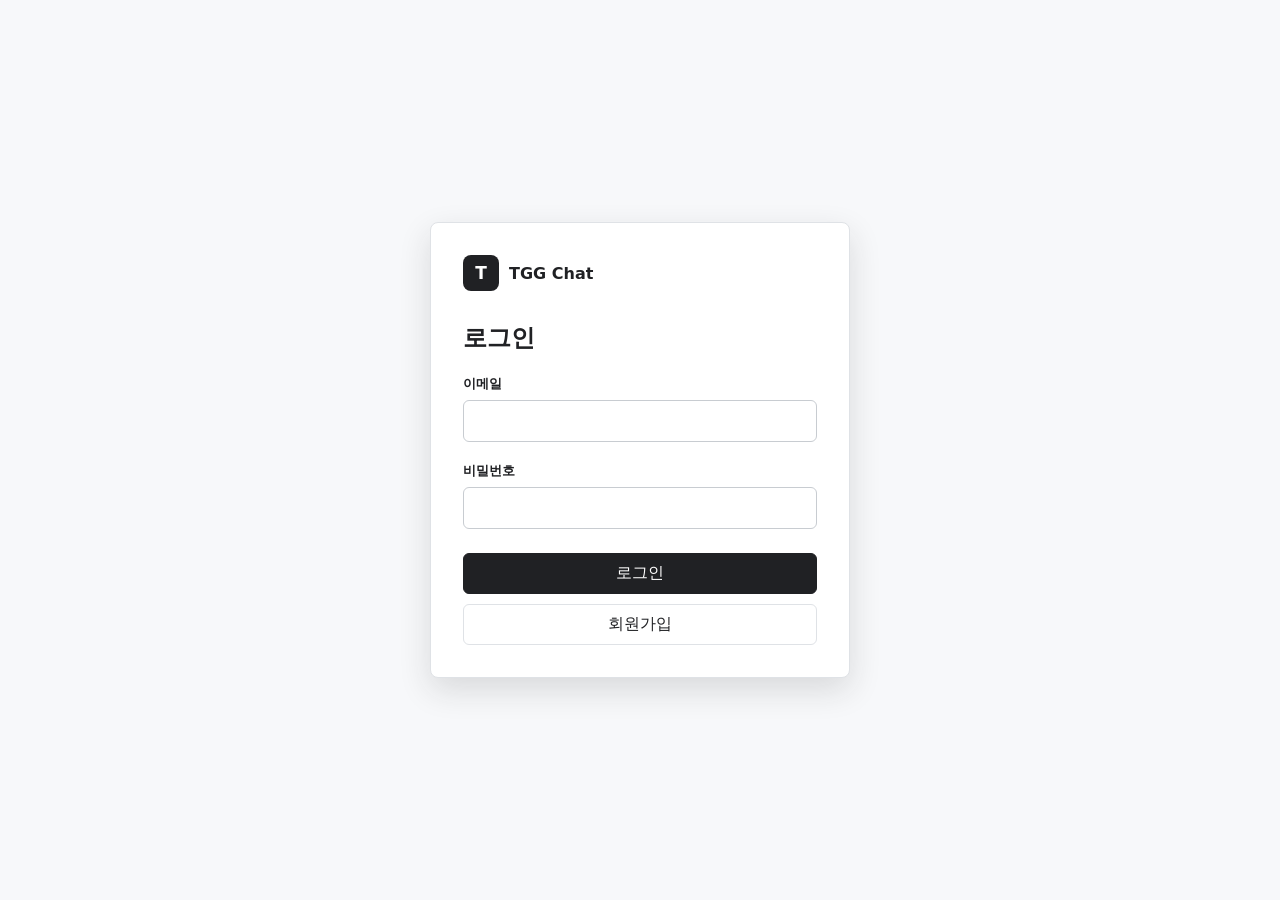
==== index.html @ 8866e607 "feat: 로그인 및 회원가입 화면과 인증 API 연동 추가 로그인과 회원가입 화면 전환을 구성하고 access token 저장, refresh token 쿠키 수신, ErrorR" ====
<!doctype html>
<html lang="ko">
<head>
  <meta charset="utf-8" />
  <meta name="viewport" content="width=device-width, initial-scale=1" />
  <title>TGG Chat | 로그인</title>
  <link rel="stylesheet" href="css/auth.css" />
  <script src="js/auth.js" defer></script>
</head>
<body>
  <main class="auth-page">
    <section class="auth-shell" aria-labelledby="auth-title">
      <header class="auth-header">
        <span class="auth-brand-mark" aria-hidden="true">T</span>
        <span class="auth-brand-name">TGG Chat</span>
      </header>

      <form class="auth-form" id="login-form">
        <div class="auth-heading">
          <h1 id="auth-title">로그인</h1>
        </div>

        <div class="form-field">
          <label for="login-email">이메일</label>
          <input
            id="login-email"
            name="email"
            type="email"
            autocomplete="email"
            maxlength="254"
            required
          />
        </div>

        <div class="form-field">
          <label for="login-password">비밀번호</label>
          <input
            id="login-password"
            name="password"
            type="password"
            autocomplete="current-password"
            required
          />
        </div>

        <div class="auth-actions">
          <button class="btn btn-primary" type="submit" id="login-submit">로그인</button>
          <button class="btn" type="button" id="show-signup">회원가입</button>
        </div>
      </form>

      <form class="auth-form" id="signup-form" hidden>
        <div class="auth-heading">
          <h1>회원가입</h1>
        </div>

        <div class="form-field">
          <label for="signup-email">이메일</label>
          <input
            id="signup-email"
            name="email"
            type="email"
            autocomplete="email"
            maxlength="254"
            required
          />
        </div>

        <div class="form-field">
          <label for="signup-password">비밀번호</label>
          <input
            id="signup-password"
            name="password"
            type="password"
            autocomplete="new-password"
            required
          />
        </div>

        <div class="form-field">
          <label for="signup-username">유저명</label>
          <input
            id="signup-username"
            name="username"
            type="text"
            autocomplete="username"
            maxlength="50"
            required
          />
        </div>

        <div class="auth-actions">
          <button class="btn btn-primary" type="submit" id="signup-submit">회원가입</button>
          <button class="btn" type="button" id="show-login">로그인으로 돌아가기</button>
        </div>
      </form>

      <p class="auth-status" id="auth-status" role="status" hidden></p>
    </section>

    <div class="dialog-backdrop" id="error-dialog" hidden>
      <section
        class="error-dialog"
        role="alertdialog"
        aria-modal="true"
        aria-labelledby="error-title"
        aria-describedby="error-message"
      >
        <h2 id="error-title">요청을 처리하지 못했습니다</h2>
        <p id="error-message"></p>
        <button class="btn btn-primary" type="button" id="error-confirm">확인</button>
      </section>
    </div>
  </main>
</body>
</html>
---- css/auth.css ----
:root {
  color-scheme: light;
  --background: #f7f8fa;
  --foreground: #202124;
  --card: #ffffff;
  --card-foreground: #202124;
  --primary: #202124;
  --primary-foreground: #ffffff;
  --muted: #eef0f2;
  --muted-foreground: #6b7078;
  --accent: #e2f1ec;
  --accent-foreground: #173f34;
  --destructive: #b3261e;
  --border: #dfe2e6;
  --input: #c8ccd1;
  --ring: #247a63;
  --success: #176b51;
}

* {
  box-sizing: border-box;
}

html,
body {
  width: 100%;
  min-width: 320px;
  min-height: 100%;
  margin: 0;
}

body {
  background: var(--background);
  color: var(--foreground);
  font-family: Inter, Pretendard, "Noto Sans KR", system-ui, -apple-system, BlinkMacSystemFont, "Segoe UI", sans-serif;
}

button,
input {
  font: inherit;
}

button:focus-visible,
input:focus-visible {
  outline: 2px solid var(--ring);
  outline-offset: 2px;
}

[hidden] {
  display: none !important;
}

.auth-page {
  min-height: 100vh;
  display: grid;
  place-items: center;
  padding: 24px;
}

.auth-shell {
  width: min(100%, 420px);
  padding: 32px;
  border: 1px solid var(--border);
  border-radius: 8px;
  background: var(--card);
  color: var(--card-foreground);
  box-shadow: 0 12px 32px color-mix(in srgb, var(--foreground) 14%, transparent);
}

.auth-header {
  display: flex;
  align-items: center;
  gap: 10px;
  margin-bottom: 32px;
}

.auth-brand-mark {
  width: 36px;
  height: 36px;
  display: inline-grid;
  place-items: center;
  border-radius: 8px;
  background: var(--primary);
  color: var(--primary-foreground);
  font-size: 17px;
  font-weight: 700;
}

.auth-brand-name {
  font-size: 16px;
  font-weight: 700;
}

.auth-form {
  display: grid;
  gap: 20px;
}

.auth-heading h1 {
  margin: 0;
  font-size: 24px;
  line-height: 1.3;
  letter-spacing: 0;
}

.form-field {
  display: grid;
  gap: 7px;
}

.form-field label {
  font-size: 13px;
  font-weight: 600;
}

.form-field input {
  width: 100%;
  min-height: 42px;
  padding: 9px 11px;
  border: 1px solid var(--input);
  border-radius: 6px;
  background: var(--card);
  color: var(--card-foreground);
}

.form-field input:hover {
  border-color: var(--muted-foreground);
}

.form-field input:focus {
  border-color: var(--ring);
}

.auth-actions {
  display: grid;
  gap: 10px;
  margin-top: 4px;
}

.btn {
  min-height: 40px;
  display: inline-flex;
  align-items: center;
  justify-content: center;
  padding: 9px 14px;
  border: 1px solid var(--border);
  border-radius: 6px;
  background: var(--card);
  color: var(--card-foreground);
  cursor: pointer;
}

.btn:hover:not(:disabled) {
  background: var(--accent);
  color: var(--accent-foreground);
}

.btn:disabled {
  cursor: wait;
  opacity: 0.55;
}

.btn-primary {
  border-color: var(--primary);
  background: var(--primary);
  color: var(--primary-foreground);
}

.btn-primary:hover:not(:disabled) {
  background: color-mix(in srgb, var(--primary) 88%, var(--background));
  color: var(--primary-foreground);
}

.auth-status {
  margin: 20px 0 0;
  padding: 10px 12px;
  border-radius: 6px;
  background: var(--accent);
  color: var(--success);
  font-size: 13px;
  text-align: center;
}

.dialog-backdrop {
  position: fixed;
  inset: 0;
  z-index: 100;
  display: grid;
  place-items: center;
  padding: 24px;
  background: rgb(32 33 36 / 36%);
}

.error-dialog {
  width: min(100%, 380px);
  padding: 24px;
  border: 1px solid var(--border);
  border-radius: 8px;
  background: #ffffff;
  color: var(--card-foreground);
  box-shadow: 0 18px 48px rgb(32 33 36 / 24%);
}

.error-dialog h2 {
  margin: 0;
  font-size: 17px;
  line-height: 1.4;
  letter-spacing: 0;
}

.error-dialog p {
  margin: 14px 0 22px;
  color: var(--muted-foreground);
  line-height: 1.55;
  overflow-wrap: anywhere;
}

.error-dialog .btn {
  width: 100%;
}

@media (max-width: 520px) {
  .auth-page {
    padding: 16px;
  }

  .auth-shell {
    padding: 24px 20px;
  }
}
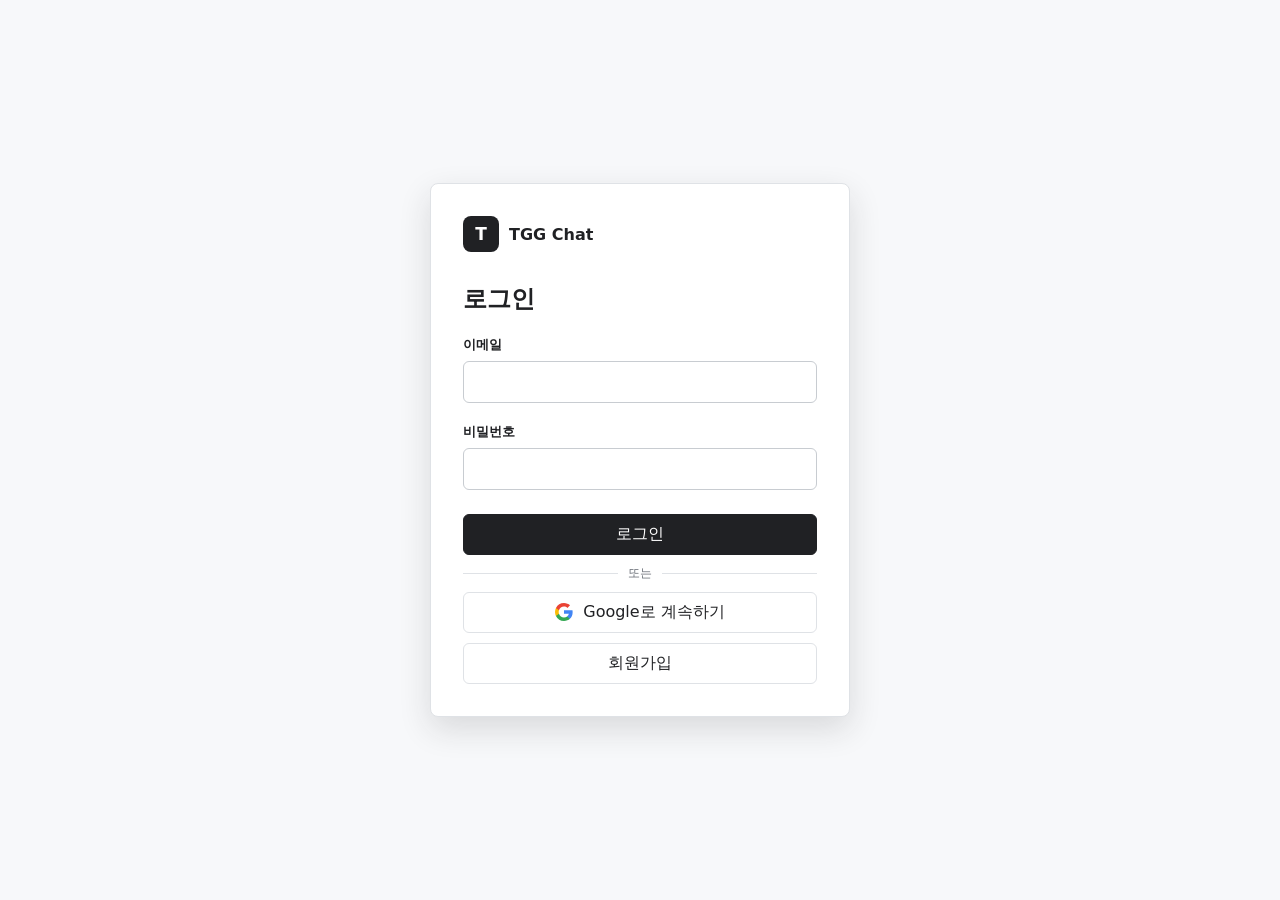
==== commit 60799c58: "feat: Google 소셜 로그인 및 userTag 기반 사용자 UI 추가" ====
--- a/index.html
+++ b/index.html
@@ -25,7 +25,8 @@
           <input
             id="login-email"
             name="email"
-            type="email"
+            type="text"
+            inputmode="email"
             autocomplete="email"
             maxlength="254"
             required
@@ -45,6 +46,16 @@
 
         <div class="auth-actions">
           <button class="btn btn-primary" type="submit" id="login-submit">로그인</button>
+          <div class="auth-divider" role="separator"><span>또는</span></div>
+          <button class="btn btn-google" type="button" id="google-login">
+            <svg class="google-icon" viewBox="0 0 18 18" aria-hidden="true">
+              <path fill="#4285F4" d="M17.64 9.205c0-.638-.057-1.252-.164-1.841H9v3.482h4.844a4.14 4.14 0 0 1-1.797 2.715v2.258h2.909c1.702-1.567 2.684-3.874 2.684-6.614Z" />
+              <path fill="#34A853" d="M9 18c2.43 0 4.468-.806 5.956-2.181l-2.909-2.258c-.806.54-1.835.859-3.047.859-2.344 0-4.328-1.584-5.037-3.71H.956v2.332A9 9 0 0 0 9 18Z" />
+              <path fill="#FBBC05" d="M3.963 10.71A5.41 5.41 0 0 1 3.681 9c0-.593.102-1.169.282-1.71V4.958H.956A9 9 0 0 0 0 9c0 1.45.347 2.824.956 4.042l3.007-2.332Z" />
+              <path fill="#EA4335" d="M9 3.58c1.322 0 2.508.454 3.441 1.346l2.581-2.581C13.464.892 11.426 0 9 0A9 9 0 0 0 .956 4.958L3.963 7.29C4.672 5.164 6.656 3.58 9 3.58Z" />
+            </svg>
+            <span>Google로 계속하기</span>
+          </button>
           <button class="btn" type="button" id="show-signup">회원가입</button>
         </div>
       </form>
@@ -59,7 +70,8 @@
           <input
             id="signup-email"
             name="email"
-            type="email"
+            type="text"
+            inputmode="email"
             autocomplete="email"
             maxlength="254"
             required
@@ -94,8 +106,6 @@
           <button class="btn" type="button" id="show-login">로그인으로 돌아가기</button>
         </div>
       </form>
-
-      <p class="auth-status" id="auth-status" role="status" hidden></p>
     </section>
 
     <div class="dialog-backdrop" id="error-dialog" hidden>
@@ -103,14 +113,25 @@
         class="error-dialog"
         role="alertdialog"
         aria-modal="true"
-        aria-labelledby="error-title"
+        aria-label="오류"
         aria-describedby="error-message"
       >
-        <h2 id="error-title">요청을 처리하지 못했습니다</h2>
         <p id="error-message"></p>
         <button class="btn btn-primary" type="button" id="error-confirm">확인</button>
       </section>
     </div>
+    <div class="dialog-backdrop" id="signup-success-dialog" hidden>
+      <section
+        class="signup-success-dialog"
+        role="dialog"
+        aria-modal="true"
+        aria-label="회원가입 성공"
+        aria-describedby="signup-success-message"
+      >
+        <p id="signup-success-message">회원가입이 완료되었습니다.</p>
+        <button class="btn btn-primary" type="button" id="signup-success-confirm">확인</button>
+      </section>
+    </div>
   </main>
 </body>
-</html>+</html>
--- a/css/auth.css
+++ b/css/auth.css
@@ -14,7 +14,6 @@
   --border: #dfe2e6;
   --input: #c8ccd1;
   --ring: #247a63;
-  --success: #176b51;
 }
 
 * {
@@ -137,6 +136,22 @@
   margin-top: 4px;
 }
 
+.auth-divider {
+  display: flex;
+  align-items: center;
+  gap: 10px;
+  color: var(--muted-foreground);
+  font-size: 12px;
+}
+
+.auth-divider::before,
+.auth-divider::after {
+  content: "";
+  height: 1px;
+  flex: 1;
+  background: var(--border);
+}
+
 .btn {
   min-height: 40px;
   display: inline-flex;
@@ -171,14 +186,16 @@
   color: var(--primary-foreground);
 }
 
-.auth-status {
-  margin: 20px 0 0;
-  padding: 10px 12px;
-  border-radius: 6px;
-  background: var(--accent);
-  color: var(--success);
-  font-size: 13px;
-  text-align: center;
+.btn-google {
+  gap: 10px;
+  font-weight: 500;
+}
+
+
+.google-icon {
+  width: 18px;
+  height: 18px;
+  flex: 0 0 auto;
 }
 
 .dialog-backdrop {
@@ -191,7 +208,8 @@
   background: rgb(32 33 36 / 36%);
 }
 
-.error-dialog {
+.error-dialog,
+.signup-success-dialog {
   width: min(100%, 380px);
   padding: 24px;
   border: 1px solid var(--border);
@@ -201,21 +219,16 @@
   box-shadow: 0 18px 48px rgb(32 33 36 / 24%);
 }
 
-.error-dialog h2 {
-  margin: 0;
-  font-size: 17px;
-  line-height: 1.4;
-  letter-spacing: 0;
-}
-
-.error-dialog p {
-  margin: 14px 0 22px;
+.error-dialog p,
+.signup-success-dialog p {
+  margin: 0 0 22px;
   color: var(--muted-foreground);
   line-height: 1.55;
   overflow-wrap: anywhere;
 }
 
-.error-dialog .btn {
+.error-dialog .btn,
+.signup-success-dialog .btn {
   width: 100%;
 }
 
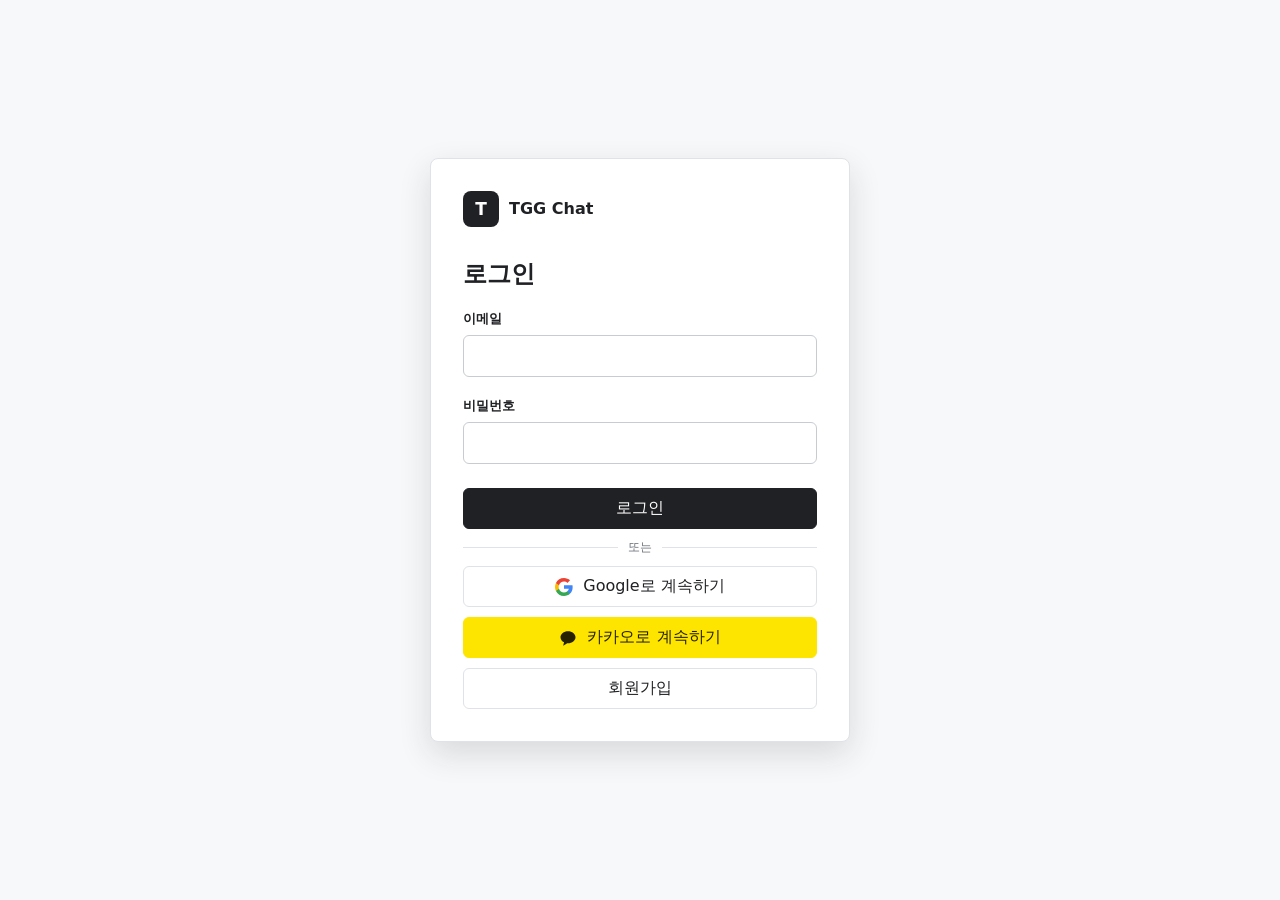
==== commit 87ecea92: "feat: 카카오 OAuth 로그인 버튼 추가" ====
--- a/index.html
+++ b/index.html
@@ -55,6 +55,12 @@
               <path fill="#EA4335" d="M9 3.58c1.322 0 2.508.454 3.441 1.346l2.581-2.581C13.464.892 11.426 0 9 0A9 9 0 0 0 .956 4.958L3.963 7.29C4.672 5.164 6.656 3.58 9 3.58Z" />
             </svg>
             <span>Google로 계속하기</span>
+          </button>
+          <button class="btn btn-kakao" type="button" id="kakao-login">
+            <svg class="kakao-icon" viewBox="0 0 24 24" aria-hidden="true">
+              <path d="M12 3C6.477 3 2 6.582 2 11c0 2.875 1.897 5.397 4.742 6.807L5.68 21.7c-.094.344.299.617.59.41l4.662-3.108c.35.033.706.05 1.068.05 5.523 0 10-3.582 10-8S17.523 3 12 3Z" />
+            </svg>
+            <span>카카오로 계속하기</span>
           </button>
           <button class="btn" type="button" id="show-signup">회원가입</button>
         </div>
--- a/css/auth.css
+++ b/css/auth.css
@@ -186,16 +186,45 @@
   color: var(--primary-foreground);
 }
 
-.btn-google {
+.btn-google,
+.btn-kakao {
   gap: 10px;
   font-weight: 500;
 }
 
-
-.google-icon {
+.btn-kakao {
+  border-color: #fee500;
+  background: #fee500;
+  color: rgb(0 0 0 / 85%);
+}
+
+.btn-google:hover:not(:disabled) {
+  border-color: #c7d2fe;
+  background: #f1f5ff;
+  color: var(--card-foreground);
+}
+
+.btn-kakao:hover:not(:disabled) {
+  border-color: #f5dc00;
+  background: #f5dc00;
+  color: rgb(0 0 0 / 85%);
+}
+
+#show-signup:hover:not(:disabled) {
+  border-color: var(--border);
+  background: var(--accent);
+  color: var(--accent-foreground);
+}
+
+.google-icon,
+.kakao-icon {
   width: 18px;
   height: 18px;
   flex: 0 0 auto;
+}
+
+.kakao-icon {
+  fill: currentColor;
 }
 
 .dialog-backdrop {
